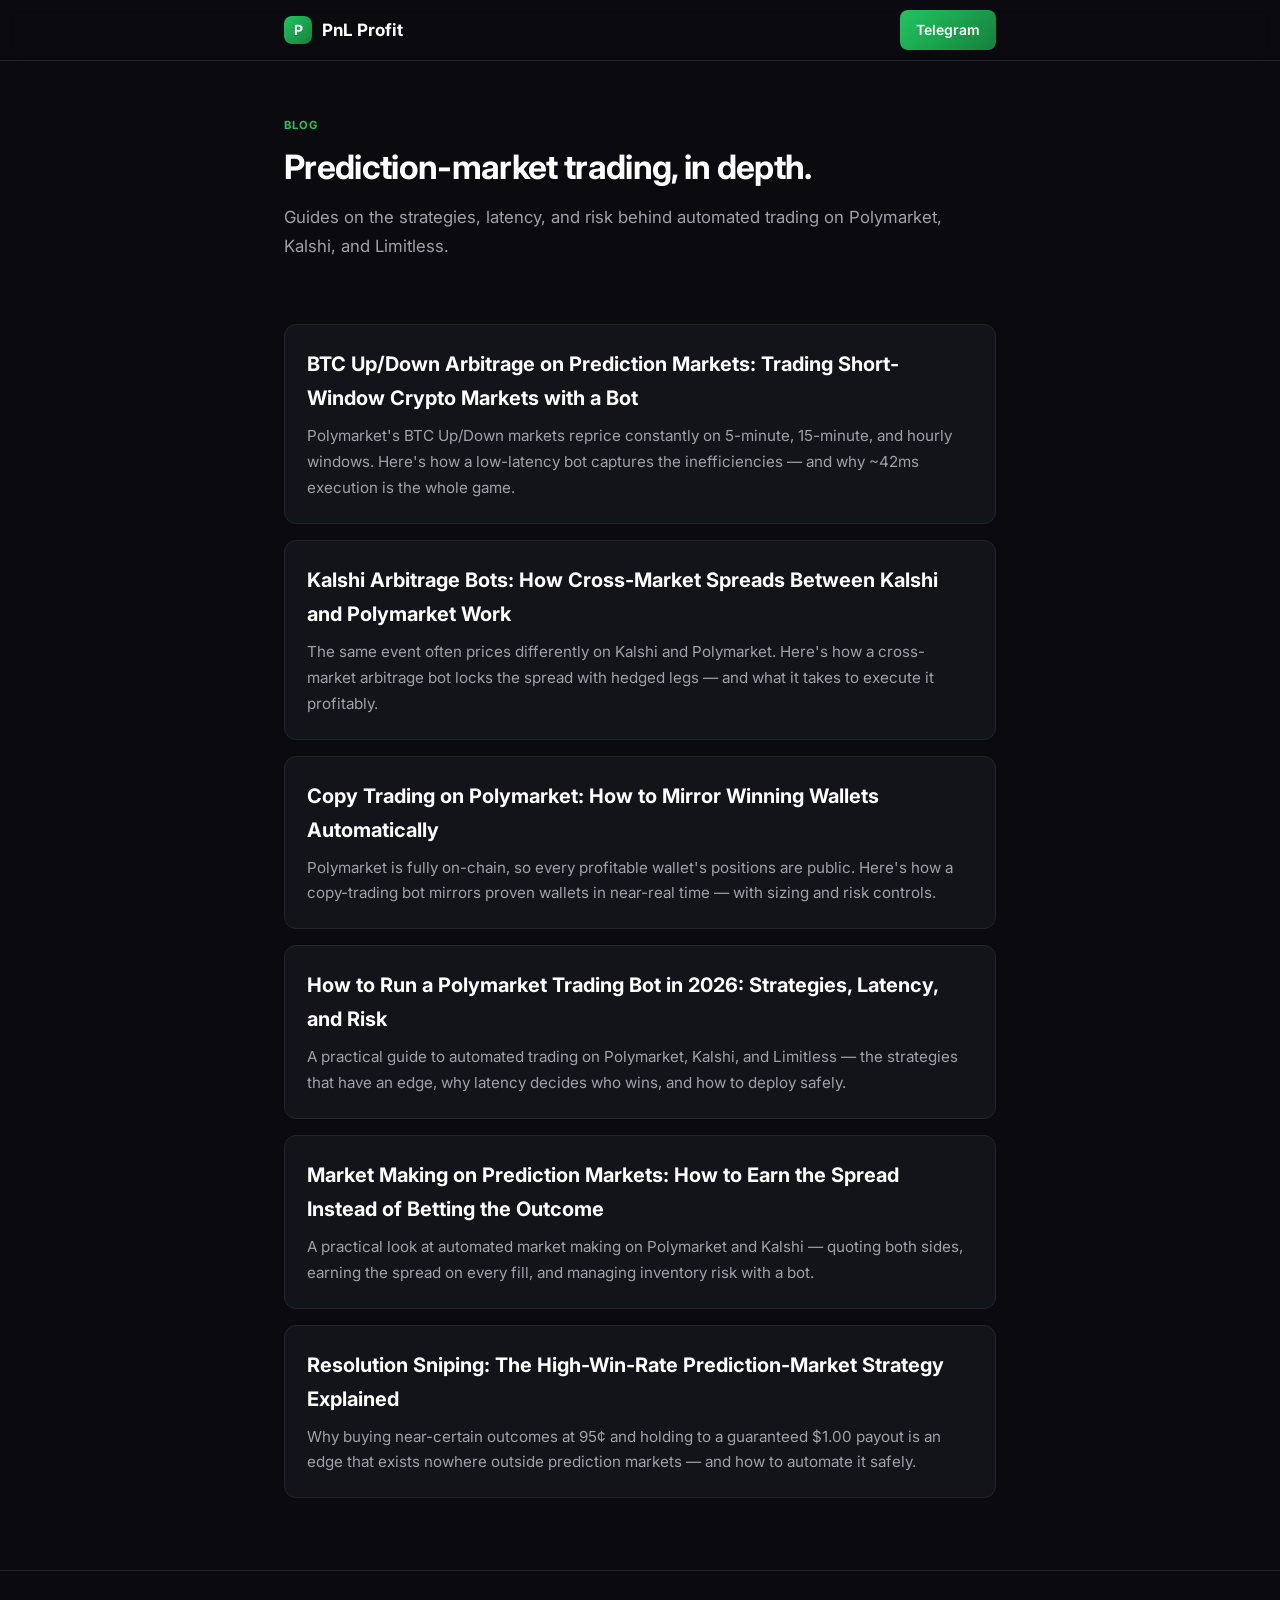
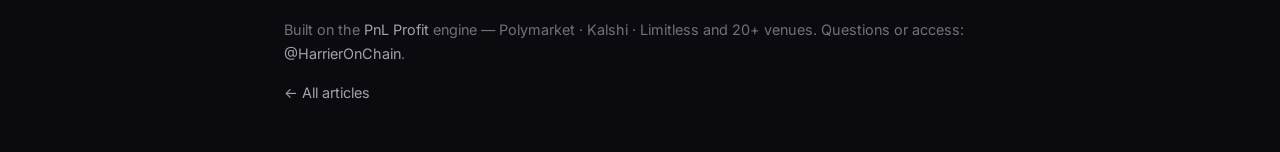
==== public/blog/index.html @ 552153c7 "feat: host the SEO blog at pnlpro.fit/blog (green, PnL Profit) + sitemap + nav" ====
<!doctype html>
<html lang="en">
<head>
<meta charset="utf-8">
<meta name="viewport" content="width=device-width, initial-scale=1">
<title>Blog — PnL Profit</title>
<meta name="description" content="Guides on automated prediction-market trading: Polymarket, Kalshi, and Limitless strategies, latency, and risk.">
<meta name="keywords" content="prediction market bot, polymarket trading bot, kalshi bot">
<meta name="robots" content="index, follow, max-image-preview:large">
<link rel="canonical" href="https://pnlpro.fit/blog/">
<meta property="og:type" content="website">
<meta property="og:site_name" content="PnL Profit">
<meta property="og:title" content="Blog — PnL Profit">
<meta property="og:description" content="Guides on automated prediction-market trading: Polymarket, Kalshi, and Limitless strategies, latency, and risk.">
<meta property="og:url" content="https://pnlpro.fit/blog/">
<meta property="og:image" content="https://github.com/user-attachments/assets/2ae5783d-be8e-458d-8da4-1ff82aada3db">
<meta name="twitter:card" content="summary_large_image">
<meta name="twitter:title" content="Blog — PnL Profit">
<meta name="twitter:description" content="Guides on automated prediction-market trading: Polymarket, Kalshi, and Limitless strategies, latency, and risk.">
<meta name="twitter:image" content="https://github.com/user-attachments/assets/2ae5783d-be8e-458d-8da4-1ff82aada3db">
<link rel="preconnect" href="https://fonts.googleapis.com">
<link rel="preconnect" href="https://fonts.gstatic.com" crossorigin>
<link href="https://fonts.googleapis.com/css2?family=Inter:wght@400;500;600;700;800&display=swap" rel="stylesheet">
<style>
:root{--bg:#0a0a0f;--surface:#13131a;--border:#23232e;--text:#e4e4e7;--muted:#a1a1aa;--dim:#71717a;--accent:#22c55e;--accent2:#15803d}
*{box-sizing:border-box}
html{-webkit-text-size-adjust:100%}
body{margin:0;background:var(--bg);color:var(--text);font-family:Inter,system-ui,sans-serif;line-height:1.7;font-size:17px}
a{color:var(--accent);text-decoration:none}a:hover{text-decoration:underline}
.wrap{max-width:760px;margin:0 auto;padding:0 24px}
header.site{border-bottom:1px solid var(--border);background:rgba(10,10,15,.8);backdrop-filter:blur(8px);position:sticky;top:0;z-index:10}
header.site .wrap{display:flex;align-items:center;justify-content:space-between;height:60px}
.brand{display:flex;align-items:center;gap:10px;font-weight:700;color:#fff}
.brand .logo{width:28px;height:28px;border-radius:8px;background:linear-gradient(135deg,var(--accent),var(--accent2));display:flex;align-items:center;justify-content:center;font-size:14px}
.btn{display:inline-flex;align-items:center;gap:8px;padding:8px 16px;border-radius:8px;background:linear-gradient(135deg,var(--accent),var(--accent2));color:#fff;font-weight:600;font-size:14px}
.btn:hover{text-decoration:none;opacity:.92}
article{padding:48px 0 24px}
article h1{font-size:2.1rem;line-height:1.2;letter-spacing:-.02em;margin:0 0 12px;color:#fff}
article h2{font-size:1.5rem;margin:2.2rem 0 .8rem;color:#fff;letter-spacing:-.01em}
article h3{font-size:1.2rem;margin:1.8rem 0 .6rem;color:#fff}
article p{margin:1rem 0;color:var(--text)}
article ul,article ol{padding-left:1.4rem}article li{margin:.4rem 0}
article strong{color:#fff}
article code{background:var(--surface);border:1px solid var(--border);border-radius:5px;padding:.1em .4em;font-size:.88em;font-family:ui-monospace,SFMono-Regular,Menlo,monospace}
article pre{background:var(--surface);border:1px solid var(--border);border-radius:10px;padding:16px;overflow:auto}
article pre code{background:none;border:0;padding:0}
article hr{border:0;border-top:1px solid var(--border);margin:2rem 0}
article blockquote{border-left:3px solid var(--accent);margin:1rem 0;padding:.2rem 0 .2rem 1rem;color:var(--muted)}
.tag{display:inline-block;font-size:.7rem;text-transform:uppercase;letter-spacing:.08em;color:var(--accent);font-weight:700;margin-bottom:12px}
.lede{color:var(--muted);font-size:1.05rem;margin-bottom:8px}
footer.site{border-top:1px solid var(--border);margin-top:40px;padding:32px 0;color:var(--dim);font-size:.9rem}
footer.site a{color:var(--muted)}
.cards{display:grid;gap:16px;padding:32px 0}
.card{display:block;border:1px solid var(--border);border-radius:12px;padding:22px;background:var(--surface);transition:border-color .15s}
.card:hover{border-color:var(--accent);text-decoration:none}
.card h2{margin:0 0 8px;font-size:1.25rem;color:#fff}
.card p{margin:0;color:var(--muted);font-size:.95rem}
.backlink{color:var(--dim);font-size:.9rem;display:inline-block;margin-top:8px}
</style>

</head>
<body>
<header class="site"><div class="wrap">
  <a class="brand" href="https://pnlpro.fit/"><span class="logo">P</span><span>PnL Profit</span></a>
  <a class="btn" href="https://t.me/HarrierOnChain" target="_blank" rel="noreferrer">Telegram</a>
</div></header>
<div class="wrap"><article><span class="tag">Blog</span><h1>Prediction-market trading, in depth.</h1>
<p class="lede">Guides on the strategies, latency, and risk behind automated trading on Polymarket, Kalshi, and Limitless.</p></article>
<div class="cards"><a class="card" href="btc-updown-arbitrage-guide.html"><h2>BTC Up/Down Arbitrage on Prediction Markets: Trading Short-Window Crypto Markets with a Bot</h2><p>Polymarket's BTC Up/Down markets reprice constantly on 5-minute, 15-minute, and hourly windows. Here's how a low-latency bot captures the inefficiencies — and why ~42ms execution is the whole game.</p></a>
<a class="card" href="kalshi-arbitrage-bot-guide.html"><h2>Kalshi Arbitrage Bots: How Cross-Market Spreads Between Kalshi and Polymarket Work</h2><p>The same event often prices differently on Kalshi and Polymarket. Here's how a cross-market arbitrage bot locks the spread with hedged legs — and what it takes to execute it profitably.</p></a>
<a class="card" href="polymarket-copy-trading-guide.html"><h2>Copy Trading on Polymarket: How to Mirror Winning Wallets Automatically</h2><p>Polymarket is fully on-chain, so every profitable wallet's positions are public. Here's how a copy-trading bot mirrors proven wallets in near-real time — with sizing and risk controls.</p></a>
<a class="card" href="polymarket-trading-bot-guide.html"><h2>How to Run a Polymarket Trading Bot in 2026: Strategies, Latency, and Risk</h2><p>A practical guide to automated trading on Polymarket, Kalshi, and Limitless — the strategies that have an edge, why latency decides who wins, and how to deploy safely.</p></a>
<a class="card" href="prediction-market-making-bot-guide.html"><h2>Market Making on Prediction Markets: How to Earn the Spread Instead of Betting the Outcome</h2><p>A practical look at automated market making on Polymarket and Kalshi — quoting both sides, earning the spread on every fill, and managing inventory risk with a bot.</p></a>
<a class="card" href="resolution-sniping-guide.html"><h2>Resolution Sniping: The High-Win-Rate Prediction-Market Strategy Explained</h2><p>Why buying near-certain outcomes at 95¢ and holding to a guaranteed $1.00 payout is an edge that exists nowhere outside prediction markets — and how to automate it safely.</p></a></div></div>
<footer class="site"><div class="wrap">
  <p>Built on the <a href="https://pnlpro.fit/">PnL Profit</a> engine — Polymarket · Kalshi · Limitless and 20+ venues.
  Questions or access: <a href="https://t.me/HarrierOnChain" target="_blank" rel="noreferrer">@HarrierOnChain</a>.</p>
  <p><a href="https://pnlpro.fit/blog/">← All articles</a></p>
</div></footer>
</body>
</html>
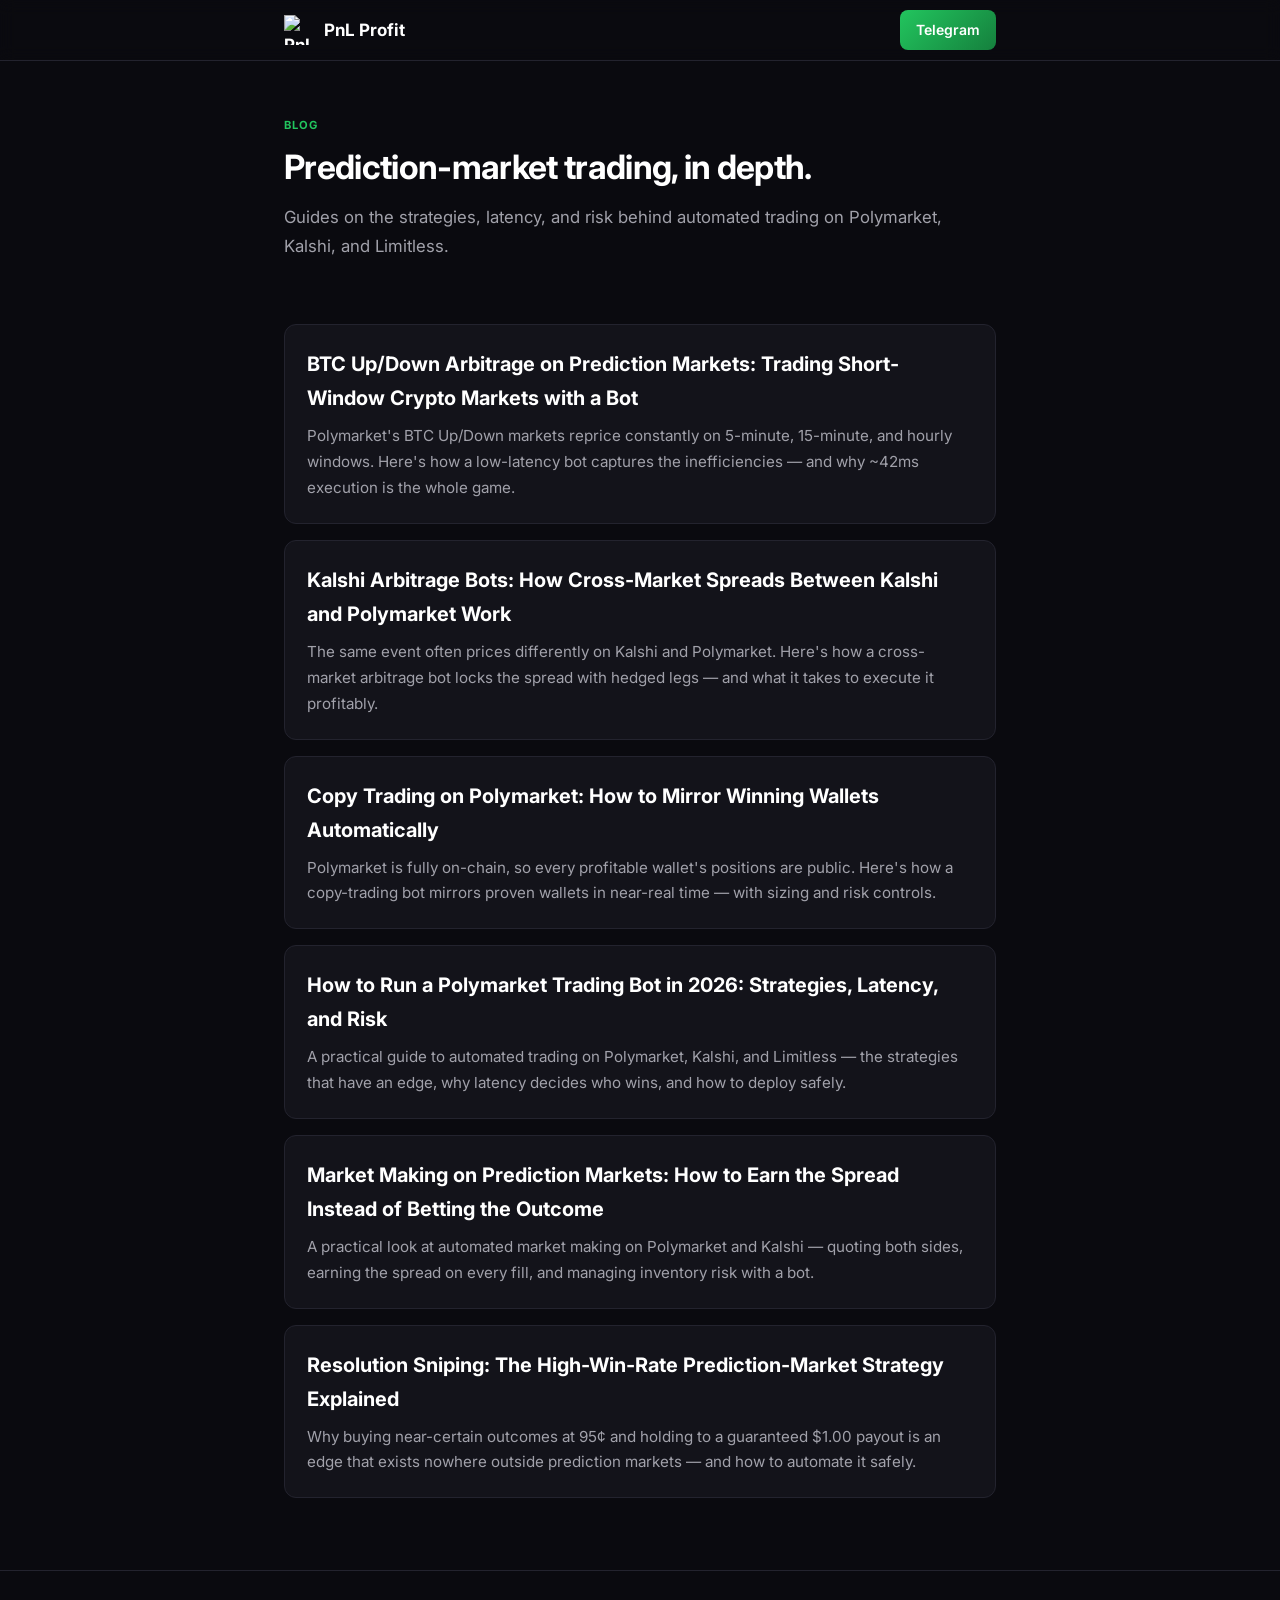
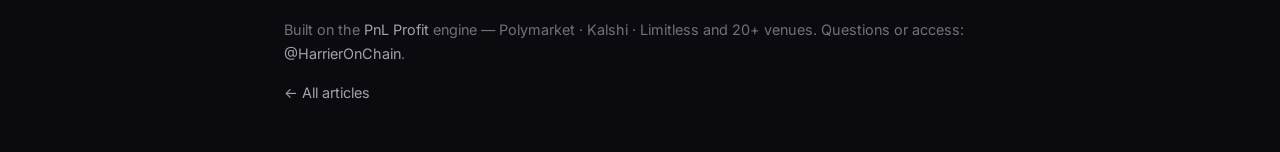
==== commit 2fb12cf1: "logo: transparent mark (no white tile) across nav, favicon, blog" ====
--- a/public/blog/index.html
+++ b/public/blog/index.html
@@ -31,7 +31,7 @@
 header.site{border-bottom:1px solid var(--border);background:rgba(10,10,15,.8);backdrop-filter:blur(8px);position:sticky;top:0;z-index:10}
 header.site .wrap{display:flex;align-items:center;justify-content:space-between;height:60px}
 .brand{display:flex;align-items:center;gap:10px;font-weight:700;color:#fff}
-.brand .logo{width:28px;height:28px;border-radius:8px;background:linear-gradient(135deg,var(--accent),var(--accent2));display:flex;align-items:center;justify-content:center;font-size:14px}
+.brand .logo{width:30px;height:30px;object-fit:contain}
 .btn{display:inline-flex;align-items:center;gap:8px;padding:8px 16px;border-radius:8px;background:linear-gradient(135deg,var(--accent),var(--accent2));color:#fff;font-weight:600;font-size:14px}
 .btn:hover{text-decoration:none;opacity:.92}
 article{padding:48px 0 24px}
@@ -61,7 +61,7 @@
 </head>
 <body>
 <header class="site"><div class="wrap">
-  <a class="brand" href="https://pnlpro.fit/"><span class="logo">P</span><span>PnL Profit</span></a>
+  <a class="brand" href="https://pnlpro.fit/"><img class="logo" src="/logo-mark.png" alt="PnL Profit" width="30" height="30"><span>PnL Profit</span></a>
   <a class="btn" href="https://t.me/HarrierOnChain" target="_blank" rel="noreferrer">Telegram</a>
 </div></header>
 <div class="wrap"><article><span class="tag">Blog</span><h1>Prediction-market trading, in depth.</h1>
